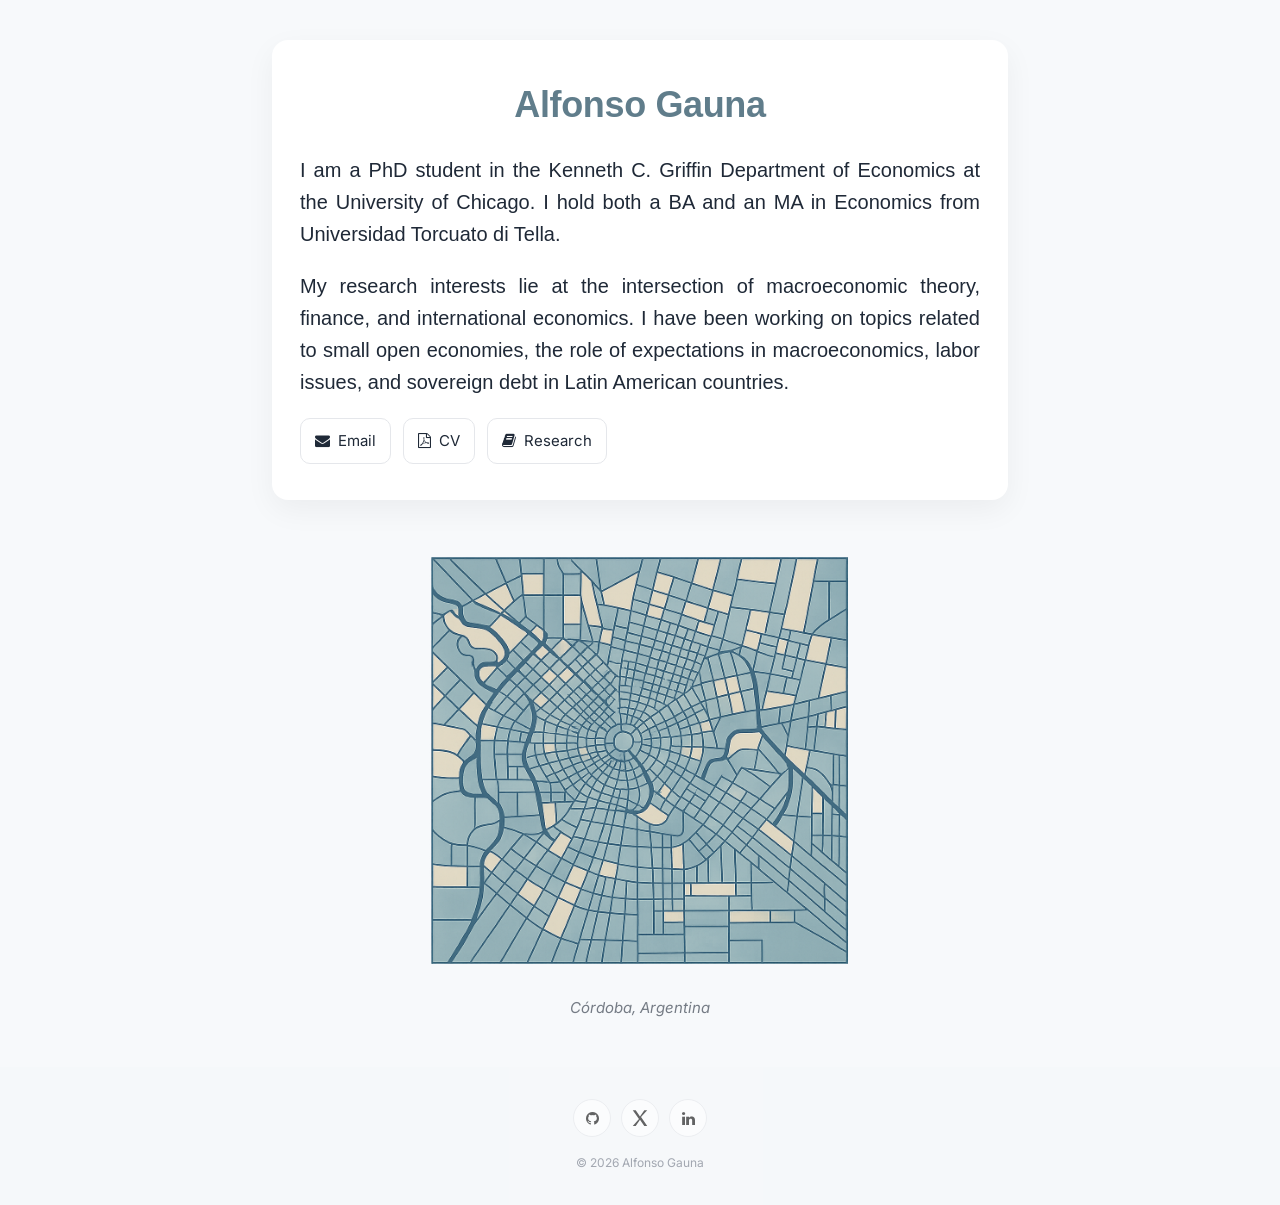
==== index.html @ ed6b87cf "Change BIO" ====
<!DOCTYPE html>
<html lang="en">
<head>
  <title>Alfonso Gauna</title>
  <meta charset="UTF-8">
  <meta name="viewport" content="width=device-width, initial-scale=1">
  <meta name="description" content="Alfonso Gauna — Economics PhD Student at UChicago.">
<meta name="google-site-verification" content="gSOr0C-Vx2_RcFKktV5XMSiMes6ZDpHd-zWEfqfjSDY" />
  <link rel="shortcut icon" type="image/x-icon" href="images/favicon.ico" />
  <link rel="icon" type="image/png" sizes="192x192" href="images/favicon.png">
  <link rel="stylesheet" href="https://www.w3schools.com/w3css/4/w3.css">
  <link rel="stylesheet" href="https://fonts.googleapis.com/css?family=Lato">
  <link href="https://fonts.googleapis.com/css2?family=Inter:wght@400;600;800&display=swap" rel="stylesheet">
  <link rel="stylesheet" href="https://cdnjs.cloudflare.com/ajax/libs/font-awesome/4.7.0/css/font-awesome.min.css">
  <style>
    /* Base */
    body {font-family: "Lato", sans-serif}
    .mySlides {display: none}
    img { max-width: 60%; height: auto; width: auto\9; } /* ie8 */
    .center { display: block; margin-left: auto; margin-right: auto; width: 50%; }

    /* Light theme (forced) */
    :root{
      --bg: #f7f9fb;
      --txt: #1f2937;
      --muted: #6b7280;
      --brand: #607d8b;   /* matches w3-blue-grey */
      --brand-2: #1f6feb; /* accent */
      --card: #ffffff;
      --radius: 16px;
    }
    html, body { background: var(--bg); color: var(--txt); }
    body { font-family: "Inter", "Lato", sans-serif; line-height: 1.6; }
    .w3-top .w3-bar { backdrop-filter: saturate(120%) blur(6px); }

    .main-wrap { max-width: 900px; margin: 0 auto; padding: 40px 16px 32px; }
    .hero {
      background: var(--card);
      border-radius: var(--radius);
      padding: 36px 28px;
      box-shadow: 0 10px 30px rgba(0,0,0,0.05);
    }
    .hero h1 { font-weight: 800; letter-spacing: -0.01em; margin: 0 0 8px; }
    .btn-row { display: flex; gap: 12px; flex-wrap: wrap; margin-top: 10px; }
    .btn {
      display: inline-flex; align-items: center; gap: 8px;
      padding: 10px 14px; border-radius: 10px; border: 1px solid #e5e7eb;
      background: #fff; color: var(--txt); text-decoration: none;
      transition: transform .12s ease, box-shadow .12s ease, border-color .12s ease;
    }
    .btn:hover { transform: translateY(-1px); border-color: rgb(89, 113, 127); color: rgb(89, 113, 127); box-shadow: 0 6px 18px rgba(31,111,235,0.1); }
    .footer-icons { display: inline-flex; gap: 10px; align-items: center; }
    .icon-btn{
      width: 38px; height: 38px; border-radius: 50%; display: inline-grid; place-items: center;
      background: #fff; border: 1px solid #e5e7eb; transition: transform .12s, box-shadow .12s, border-color .12s;
    }
    .icon-btn:hover{ transform: translateY(-1px); border-color: rgb(89, 113, 127); box-shadow: 0 6px 18px rgba(31,111,235,0.12); }
    a:hover { color: var(--brand-2); text-decoration: underline; }
  </style>
</head>
<body style="min-height: 100vh; display: flex; flex-direction: column;">

<!-- Main section -->
<div class="w3-container w3-content w3-center" style="max-width:800px; padding-top: 0;" id="band">
  <div class="main-wrap">
    <section class="hero w3-animate-opacity">
      <h1 class="w3-wide w3-text-blue-grey">Alfonso Gauna</h1>
      <h4 class="w3-justify">
        <p>I am a PhD student in the Kenneth C. Griffin Department of Economics at the University of Chicago. I hold both a BA and an MA in Economics from Universidad Torcuato di Tella.</p>
        <p>My research interests lie at the intersection of macroeconomic theory, finance, and international economics. I have been working on topics related to small open economies, the role of expectations in macroeconomics, labor issues, and sovereign debt in Latin American countries.</p>
      </h4>

      <div class="btn-row">
        <a class="btn" href="mailto:gauna@uchicago.edu" target="_blank"><i class="fa fa-envelope"></i> Email</a>
        <a class="btn" href="https://www.dropbox.com/scl/fi/9bng3pc7zs0wxral4wdqa/CV_Gauna.pdf?rlkey=iei7il3hqo7mdmf1jz0gezwug&raw=1" target="_blank"><i class="fa fa-file-pdf-o"></i> CV</a>
        <a class="btn" href="research.html"><i class="fa fa-book"></i> Research</a>
      </div>
    </section>
    
  <!-- Carousel -->
  <div class="mySlides w3-display-container w3-center" style="margin-top: 40px;">
    <img src="images/Córdoba.png" style="width:70%" alt="Córdoba, Argentina">
    <p class="w3-opacity"><i>Córdoba, Argentina</i></p>
  </div>
  <div class="mySlides w3-display-container w3-center" style="margin-top: 40px;">
    <img src="images/Buenos Aires.png" style="width:70%" alt="Buenos Aires, Argentina">
    <p class="w3-opacity"><i>Buenos Aires, Argentina</i></p>
  </div>
  <div class="mySlides w3-display-container w3-center" style="margin-top: 40px;">
    <img src="images/Chicago.png" style="width:70%" alt="Chicago, Illinois">
    <p class="w3-opacity"><i>Chicago, Illinois</i></p>
  </div>

  </div>

  <!-- Carousel (kept) -->
</div>

<!-- Footer -->
<footer class="w3-container w3-padding-32 w3-center w3-opacity" style="margin-top:auto; background-color: rgb(246, 248, 250);">
  <div class="footer-icons">
    <button class="icon-btn" onclick="window.open('https://github.com/AlfonsoGauna','_blank')" title="GitHub" aria-label="GitHub">
      <i class="fa fa-github"></i>
    </button>
    <button class="icon-btn" onclick="window.open('https://twitter.com/fongauna','_blank')" title="X (formerly Twitter)" aria-label="X (formerly Twitter)">
      <svg style="width:18px;height:18px;vertical-align:middle;" xmlns="http://www.w3.org/2000/svg" viewBox="0 0 512 512">
        <path fill="currentColor" d="M461.5 32h-83.7L256 214.4 134.2 32H50l176.4 251L50 480h83.7l121.8-174.7L377.8 480H462L285.6 229.2 461.5 32z"/>
      </svg>
    </button>
    <button class="icon-btn" onclick="window.open('https://linkedin.com/in/alfonsogauna','_blank')" title="LinkedIn" aria-label="LinkedIn">
      <i class="fa fa-linkedin"></i>
    </button>
  </div>
  <div class="w3-small w3-margin-top" style="color:var(--muted)">
    © <span id="yr"></span> Alfonso Gauna
  </div>
</footer>

<script>



// Carousel
var myIndex = 0;
carousel();

function carousel() {
  var i;
  var x = document.getElementsByClassName("mySlides");
  for (i = 0; i < x.length; i++) { x[i].style.display = "none"; }
  myIndex++;
  if (myIndex > x.length) { myIndex = 1 }
  x[myIndex-1].style.display = "block";
  setTimeout(carousel, 2500);
}


// Mobile menu
function myFunction() {
  var x = document.getElementById("navDemo");
  if (x.className.indexOf("w3-show") == -1) { x.className += " w3-show"; }
  else { x.className = x.className.replace(" w3-show", ""); }
}

// Close modal if present
var modal = document.getElementById('ticketModal');
window.onclick = function(event) {
  if (event.target == modal) { modal.style.display = "none"; }
}
</script>
<script>document.getElementById("yr").textContent = new Date().getFullYear();</script>

<!-- Backlink for SEO -->
<p style="display: none;">
  <a href="https://economics.uchicago.edu/directory/alfonso-gauna" target="_blank">
    University of Chicago Directory
  </a>
</p>
</body>
</html>
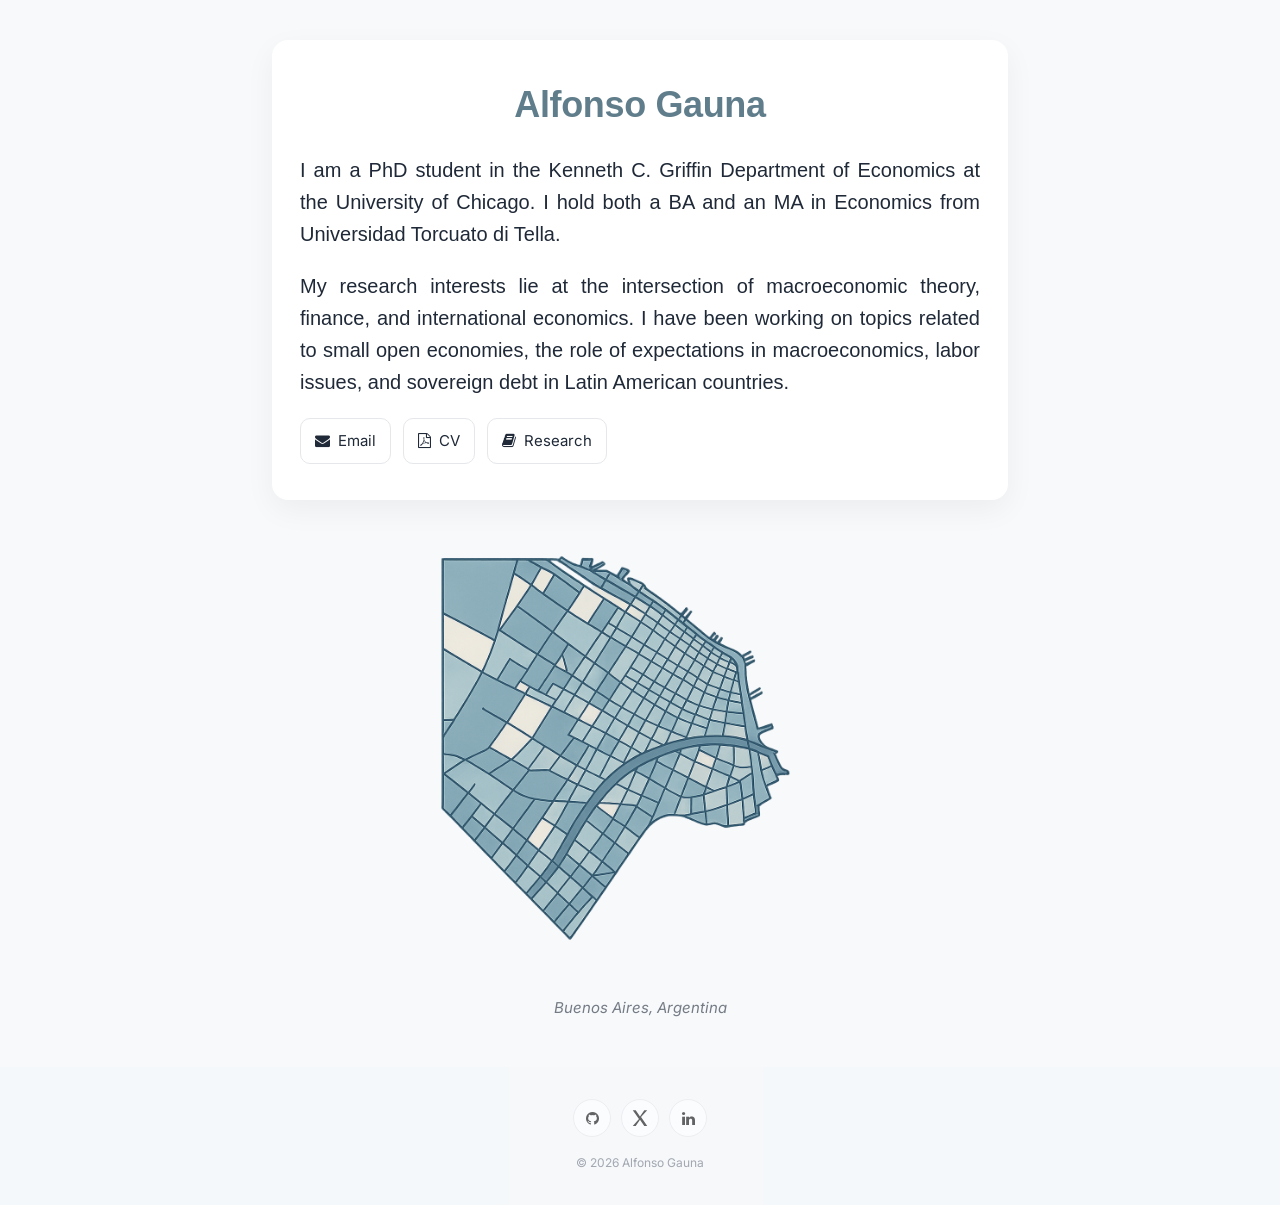
==== commit 8143f28c: "Update CV (Feb 2026)" ====
--- a/index.html
+++ b/index.html
@@ -72,7 +72,7 @@
 
       <div class="btn-row">
         <a class="btn" href="mailto:gauna@uchicago.edu" target="_blank"><i class="fa fa-envelope"></i> Email</a>
-        <a class="btn" href="https://www.dropbox.com/scl/fi/9bng3pc7zs0wxral4wdqa/CV_Gauna.pdf?rlkey=iei7il3hqo7mdmf1jz0gezwug&raw=1" target="_blank"><i class="fa fa-file-pdf-o"></i> CV</a>
+        <a class="btn" href="https://www.dropbox.com/scl/fi/zhdw9vei9n3asv1t15zxl/CV_Gauna.pdf?rlkey=bn9gm6mdn7wpdjxc7l6mxqcjq&st=v4gjcufy&raw=1" target="_blank"><i class="fa fa-file-pdf-o"></i> CV</a>
         <a class="btn" href="research.html"><i class="fa fa-book"></i> Research</a>
       </div>
     </section>
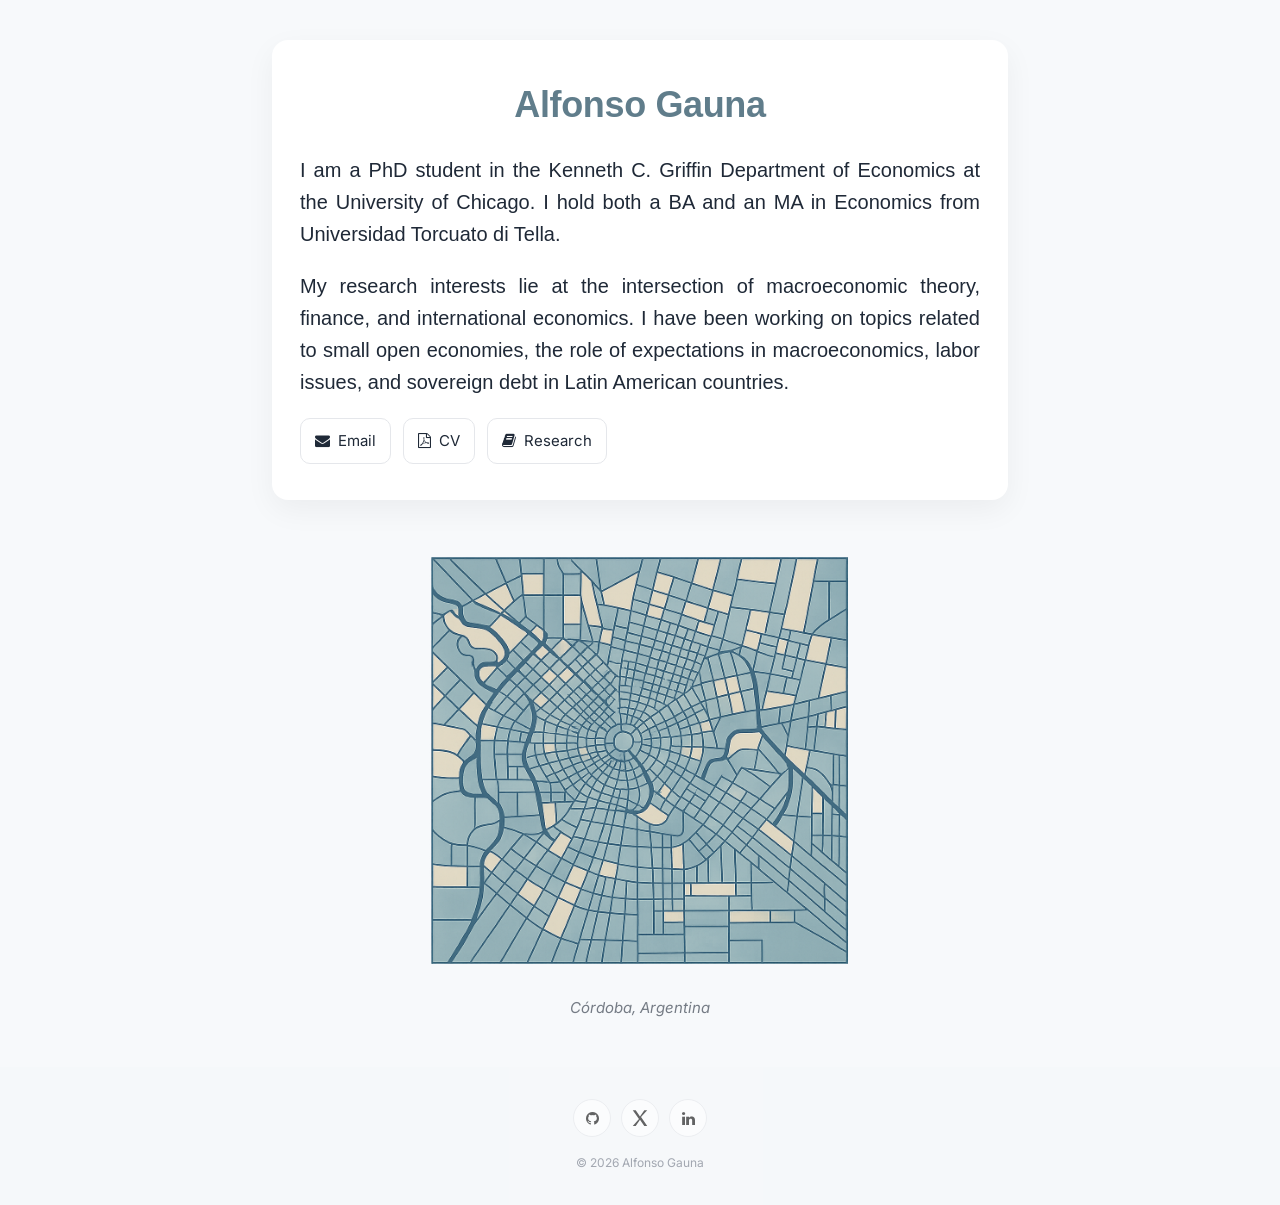
==== commit bdfe30ae: "update index.html" ====
--- a/index.html
+++ b/index.html
@@ -72,7 +72,7 @@
 
       <div class="btn-row">
         <a class="btn" href="mailto:gauna@uchicago.edu" target="_blank"><i class="fa fa-envelope"></i> Email</a>
-        <a class="btn" href="https://www.dropbox.com/scl/fi/zhdw9vei9n3asv1t15zxl/CV_Gauna.pdf?rlkey=bn9gm6mdn7wpdjxc7l6mxqcjq&st=v4gjcufy&raw=1" target="_blank"><i class="fa fa-file-pdf-o"></i> CV</a>
+        <a class="btn" href="https://www.dropbox.com/scl/fi/kjn82i7ytsi3wgss3sehe/CV_Gauna.pdf?rlkey=eizq8jllqqhkpr9j0oaqkptr8&raw=1" target="_blank"><i class="fa fa-file-pdf-o"></i> CV</a>
         <a class="btn" href="research.html"><i class="fa fa-book"></i> Research</a>
       </div>
     </section>
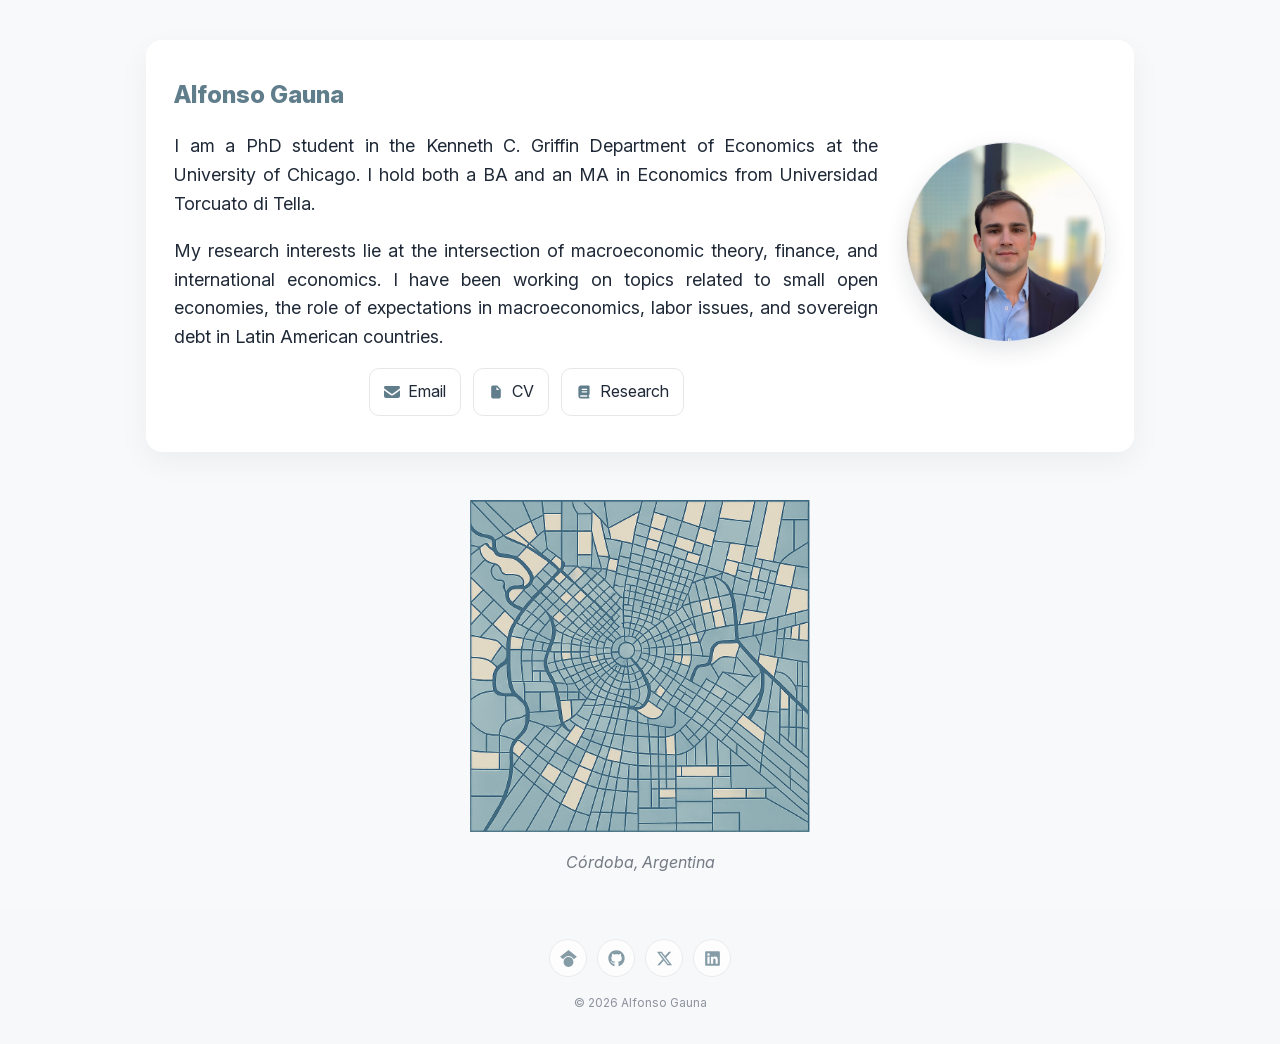
==== commit 50f00962: "Polish personal website design" ====
--- a/index.html
+++ b/index.html
@@ -5,122 +5,131 @@
   <meta charset="UTF-8">
   <meta name="viewport" content="width=device-width, initial-scale=1">
   <meta name="description" content="Alfonso Gauna — Economics PhD Student at UChicago.">
-<meta name="google-site-verification" content="gSOr0C-Vx2_RcFKktV5XMSiMes6ZDpHd-zWEfqfjSDY" />
-  <link rel="shortcut icon" type="image/x-icon" href="images/favicon.ico" />
-  <link rel="icon" type="image/png" sizes="192x192" href="images/favicon.png">
-  <link rel="stylesheet" href="https://www.w3schools.com/w3css/4/w3.css">
-  <link rel="stylesheet" href="https://fonts.googleapis.com/css?family=Lato">
-  <link href="https://fonts.googleapis.com/css2?family=Inter:wght@400;600;800&display=swap" rel="stylesheet">
-  <link rel="stylesheet" href="https://cdnjs.cloudflare.com/ajax/libs/font-awesome/4.7.0/css/font-awesome.min.css">
-  <style>
-    /* Base */
-    body {font-family: "Lato", sans-serif}
-    .mySlides {display: none}
-    img { max-width: 60%; height: auto; width: auto\9; } /* ie8 */
-    .center { display: block; margin-left: auto; margin-right: auto; width: 50%; }
+  <meta name="google-site-verification" content="gSOr0C-Vx2_RcFKktV5XMSiMes6ZDpHd-zWEfqfjSDY">
+  <link rel="canonical" href="https://alfonsogauna.com/">
+  <meta property="og:type" content="website">
+  <meta property="og:title" content="Alfonso Gauna">
+  <meta property="og:description" content="Economics PhD student at the University of Chicago.">
+  <meta property="og:url" content="https://alfonsogauna.com/">
+  <meta name="twitter:card" content="summary">
+  <meta name="twitter:title" content="Alfonso Gauna">
+  <meta name="twitter:description" content="Economics PhD student at the University of Chicago.">
+  <script type="application/ld+json">
+  {
+    "@context": "https://schema.org",
+    "@type": "Person",
+    "name": "Alfonso Gauna",
+    "url": "https://alfonsogauna.com/",
+    "jobTitle": "Economics PhD Student",
+    "affiliation": {
+      "@type": "CollegeOrUniversity",
+      "name": "University of Chicago",
+      "url": "https://www.uchicago.edu/"
+    },
+    "alumniOf": {
+      "@type": "CollegeOrUniversity",
+      "name": "Universidad Torcuato di Tella",
+      "url": "https://www.utdt.edu/"
+    },
+    "sameAs": [
+      "https://economics.uchicago.edu/directory/alfonso-gauna",
+      "https://scholar.google.com/citations?user=rVz0D5wAAAAJ&hl=en",
+      "https://github.com/AlfonsoGauna",
+      "https://x.com/fongauna",
+      "https://linkedin.com/in/alfonsogauna"
+    ]
+  }
+  </script>
+  <link rel="shortcut icon" type="image/x-icon" href="icons/favicon.ico">
+  <link rel="icon" type="image/png" sizes="192x192" href="icons/favicon.png">
+  <link rel="stylesheet" href="styles.css">
+</head>
+<body>
 
-    /* Light theme (forced) */
-    :root{
-      --bg: #f7f9fb;
-      --txt: #1f2937;
-      --muted: #6b7280;
-      --brand: #607d8b;   /* matches w3-blue-grey */
-      --brand-2: #1f6feb; /* accent */
-      --card: #ffffff;
-      --radius: 16px;
-    }
-    html, body { background: var(--bg); color: var(--txt); }
-    body { font-family: "Inter", "Lato", sans-serif; line-height: 1.6; }
-    .w3-top .w3-bar { backdrop-filter: saturate(120%) blur(6px); }
+<svg class="icon-sprite" aria-hidden="true" focusable="false">
+  <symbol id="icon-envelope" viewBox="0 0 512 512">
+    <path d="M48 64c-26.5 0-48 21.5-48 48 0 15.1 7.1 29.3 19.2 38.4l208 156c17.1 12.8 40.5 12.8 57.6 0l208-156c12.1-9.1 19.2-23.3 19.2-38.4 0-26.5-21.5-48-48-48L48 64zM0 196L0 384c0 35.3 28.7 64 64 64l384 0c35.3 0 64-28.7 64-64l0-188-198.4 148.8c-34.1 25.6-81.1 25.6-115.2 0L0 196z"/>
+  </symbol>
+  <symbol id="icon-file" viewBox="0 0 640 640">
+    <path d="M192 64C156.7 64 128 92.7 128 128L128 512C128 547.3 156.7 576 192 576L448 576C483.3 576 512 547.3 512 512L512 234.5C512 217.5 505.3 201.2 493.3 189.2L386.7 82.7C374.7 70.7 358.5 64 341.5 64L192 64zM453.5 240L360 240C346.7 240 336 229.3 336 216L336 122.5L453.5 240z"/>
+  </symbol>
+  <symbol id="icon-book" viewBox="0 0 640 640">
+    <path d="M480 576L192 576C139 576 96 533 96 480L96 160C96 107 139 64 192 64L496 64C522.5 64 544 85.5 544 112L544 400C544 420.9 530.6 438.7 512 445.3L512 512C529.7 512 544 526.3 544 544C544 561.7 529.7 576 512 576L480 576zM192 448C174.3 448 160 462.3 160 480C160 497.7 174.3 512 192 512L448 512L448 448L192 448zM224 216C224 229.3 234.7 240 248 240L424 240C437.3 240 448 229.3 448 216C448 202.7 437.3 192 424 192L248 192C234.7 192 224 202.7 224 216zM248 288C234.7 288 224 298.7 224 312C224 325.3 234.7 336 248 336L424 336C437.3 336 448 325.3 448 312C448 298.7 437.3 288 424 288L248 288z"/>
+  </symbol>
+  <symbol id="icon-github" viewBox="0 0 640 640">
+    <path d="M237.9 461.4C237.9 463.4 235.6 465 232.7 465C229.4 465.3 227.1 463.7 227.1 461.4C227.1 459.4 229.4 457.8 232.3 457.8C235.3 457.5 237.9 459.1 237.9 461.4zM206.8 456.9C206.1 458.9 208.1 461.2 211.1 461.8C213.7 462.8 216.7 461.8 217.3 459.8C217.9 457.8 216 455.5 213 454.6C210.4 453.9 207.5 454.9 206.8 456.9zM251 455.2C248.1 455.9 246.1 457.8 246.4 460.1C246.7 462.1 249.3 463.4 252.3 462.7C255.2 462 257.2 460.1 256.9 458.1C256.6 456.2 253.9 454.9 251 455.2zM316.8 72C178.1 72 72 177.3 72 316C72 426.9 141.8 521.8 241.5 555.2C254.3 557.5 258.8 549.6 258.8 543.1C258.8 536.9 258.5 502.7 258.5 481.7C258.5 481.7 188.5 496.7 173.8 451.9C173.8 451.9 162.4 422.8 146 415.3C146 415.3 123.1 399.6 147.6 399.9C147.6 399.9 172.5 401.9 186.2 425.7C208.1 464.3 244.8 453.2 259.1 446.6C261.4 430.6 267.9 419.5 275.1 412.9C219.2 406.7 162.8 398.6 162.8 302.4C162.8 274.9 170.4 261.1 186.4 243.5C183.8 237 175.3 210.2 189 175.6C209.9 169.1 258 202.6 258 202.6C278 197 299.5 194.1 320.8 194.1C342.1 194.1 363.6 197 383.6 202.6C383.6 202.6 431.7 169 452.6 175.6C466.3 210.3 457.8 237 455.2 243.5C471.2 261.2 481 275 481 302.4C481 398.9 422.1 406.6 366.2 412.9C375.4 420.8 383.2 435.8 383.2 459.3C383.2 493 382.9 534.7 382.9 542.9C382.9 549.4 387.5 557.3 400.2 555C500.2 521.8 568 426.9 568 316C568 177.3 455.5 72 316.8 72zM169.2 416.9C167.9 417.9 168.2 420.2 169.9 422.1C171.5 423.7 173.8 424.4 175.1 423.1C176.4 422.1 176.1 419.8 174.4 417.9C172.8 416.3 170.5 415.6 169.2 416.9zM158.4 408.8C157.7 410.1 158.7 411.7 160.7 412.7C162.3 413.7 164.3 413.4 165 412C165.7 410.7 164.7 409.1 162.7 408.1C160.7 407.5 159.1 407.8 158.4 408.8zM190.8 444.4C189.2 445.7 189.8 448.7 192.1 450.6C194.4 452.9 197.3 453.2 198.6 451.6C199.9 450.3 199.3 447.3 197.3 445.4C195.1 443.1 192.1 442.8 190.8 444.4zM179.4 429.7C177.8 430.7 177.8 433.3 179.4 435.6C181 437.9 183.7 438.9 185 437.9C186.6 436.6 186.6 434 185 431.7C183.6 429.4 181 428.4 179.4 429.7z"/>
+  </symbol>
+  <symbol id="icon-scholar" viewBox="0 0 640 640">
+    <path d="M454.9 362.5C454.9 362.5 454.9 362.6 455 362.6C464.2 382 469.4 403.7 469.4 426.6C469.3 509.1 402.5 576 320 576C237.5 576 170.7 509.1 170.7 426.7C170.7 403.8 175.9 382.1 185.1 362.7C186.8 359.1 188.7 355.5 190.7 352C195.1 344.4 200.1 337.3 205.7 330.7C233.1 298.1 274.2 277.4 320.1 277.4C353.7 277.4 384.7 288.5 409.7 307.3C418.8 314.2 427.1 322 434.5 330.8C440.1 337.4 445.1 344.6 449.5 352.1C451.5 355.5 453.3 359.1 455 362.6L454.9 362.5zM481.3 343.7C451.2 285.3 390.3 245.3 320 245.3C249.7 245.3 188.8 285.3 158.7 343.7L64 266.7L320 64L576 266.7L481.3 343.8L481.3 343.7z"/>
+  </symbol>
+  <symbol id="icon-x" viewBox="0 0 640 640">
+    <path d="M453.2 112L523.8 112L369.6 288.2L551 528L409 528L297.7 382.6L170.5 528L99.8 528L264.7 339.5L90.8 112L236.4 112L336.9 244.9L453.2 112zM428.4 485.8L467.5 485.8L215.1 152L173.1 152L428.4 485.8z"/>
+  </symbol>
+  <symbol id="icon-linkedin" viewBox="0 0 640 640">
+    <path d="M512 96L127.9 96C110.3 96 96 110.5 96 128.3L96 511.7C96 529.5 110.3 544 127.9 544L512 544C529.6 544 544 529.5 544 511.7L544 128.3C544 110.5 529.6 96 512 96zM231.4 480L165 480L165 266.2L231.5 266.2L231.5 480L231.4 480zM198.2 160C219.5 160 236.7 177.2 236.7 198.5C236.7 219.8 219.5 237 198.2 237C176.9 237 159.7 219.8 159.7 198.5C159.7 177.2 176.9 160 198.2 160zM480.3 480L413.9 480L413.9 376C413.9 351.2 413.4 319.3 379.4 319.3C344.8 319.3 339.5 346.3 339.5 374.2L339.5 480L273.1 480L273.1 266.2L336.8 266.2L336.8 295.4L337.7 295.4C346.6 278.6 368.3 260.9 400.6 260.9C467.8 260.9 480.3 305.2 480.3 362.8L480.3 480z"/>
+  </symbol>
+</svg>
 
-    .main-wrap { max-width: 900px; margin: 0 auto; padding: 40px 16px 32px; }
-    .hero {
-      background: var(--card);
-      border-radius: var(--radius);
-      padding: 36px 28px;
-      box-shadow: 0 10px 30px rgba(0,0,0,0.05);
-    }
-    .hero h1 { font-weight: 800; letter-spacing: -0.01em; margin: 0 0 8px; }
-    .btn-row { display: flex; gap: 12px; flex-wrap: wrap; margin-top: 10px; }
-    .btn {
-      display: inline-flex; align-items: center; gap: 8px;
-      padding: 10px 14px; border-radius: 10px; border: 1px solid #e5e7eb;
-      background: #fff; color: var(--txt); text-decoration: none;
-      transition: transform .12s ease, box-shadow .12s ease, border-color .12s ease;
-    }
-    .btn:hover { transform: translateY(-1px); border-color: rgb(89, 113, 127); color: rgb(89, 113, 127); box-shadow: 0 6px 18px rgba(31,111,235,0.1); }
-    .footer-icons { display: inline-flex; gap: 10px; align-items: center; }
-    .icon-btn{
-      width: 38px; height: 38px; border-radius: 50%; display: inline-grid; place-items: center;
-      background: #fff; border: 1px solid #e5e7eb; transition: transform .12s, box-shadow .12s, border-color .12s;
-    }
-    .icon-btn:hover{ transform: translateY(-1px); border-color: rgb(89, 113, 127); box-shadow: 0 6px 18px rgba(31,111,235,0.12); }
-    a:hover { color: var(--brand-2); text-decoration: underline; }
-  </style>
-</head>
-<body style="min-height: 100vh; display: flex; flex-direction: column;">
+<div class="site-container text-center" id="band">
+  <div class="main-wrap">
+    <section class="hero fade-in">
+      <div class="profile-layout">
+        <div class="profile-copy">
+          <h1 class="text-blue-grey">Alfonso Gauna</h1>
+          <div class="bio-text">
+            <p>I am a PhD student in the Kenneth C. Griffin Department of Economics at the University of Chicago. I hold both a BA and an MA in Economics from Universidad Torcuato di Tella.</p>
+            <p>My research interests lie at the intersection of macroeconomic theory, finance, and international economics. I have been working on topics related to small open economies, the role of expectations in macroeconomics, labor issues, and sovereign debt in Latin American countries.</p>
+          </div>
 
-<!-- Main section -->
-<div class="w3-container w3-content w3-center" style="max-width:800px; padding-top: 0;" id="band">
-  <div class="main-wrap">
-    <section class="hero w3-animate-opacity">
-      <h1 class="w3-wide w3-text-blue-grey">Alfonso Gauna</h1>
-      <h4 class="w3-justify">
-        <p>I am a PhD student in the Kenneth C. Griffin Department of Economics at the University of Chicago. I hold both a BA and an MA in Economics from Universidad Torcuato di Tella.</p>
-        <p>My research interests lie at the intersection of macroeconomic theory, finance, and international economics. I have been working on topics related to small open economies, the role of expectations in macroeconomics, labor issues, and sovereign debt in Latin American countries.</p>
-      </h4>
+          <div class="btn-row">
+            <a class="btn" href="mailto:gauna@uchicago.edu" target="_blank"><svg class="svg-icon" aria-hidden="true" focusable="false"><use href="#icon-envelope"></use></svg> Email</a>
+            <a class="btn" href="https://www.dropbox.com/scl/fi/yebciqd2f4cilo3ugc3oz/CV_Gauna.pdf?rlkey=d9tyfndcc2rglcb7ncan3peaq&amp;raw=1" target="_blank"><svg class="svg-icon" aria-hidden="true" focusable="false"><use href="#icon-file"></use></svg> CV</a>
+            <a class="btn" href="research.html"><svg class="svg-icon" aria-hidden="true" focusable="false"><use href="#icon-book"></use></svg> Research</a>
+          </div>
+        </div>
 
-      <div class="btn-row">
-        <a class="btn" href="mailto:gauna@uchicago.edu" target="_blank"><i class="fa fa-envelope"></i> Email</a>
-        <a class="btn" href="https://www.dropbox.com/scl/fi/kjn82i7ytsi3wgss3sehe/CV_Gauna.pdf?rlkey=eizq8jllqqhkpr9j0oaqkptr8&raw=1" target="_blank"><i class="fa fa-file-pdf-o"></i> CV</a>
-        <a class="btn" href="research.html"><i class="fa fa-book"></i> Research</a>
+        <div class="profile-photo-wrap">
+          <img class="profile-photo" src="images/headshot.jpeg" alt="Alfonso Gauna" width="1925" height="1925" decoding="async">
+        </div>
       </div>
     </section>
-    
-  <!-- Carousel -->
-  <div class="mySlides w3-display-container w3-center" style="margin-top: 40px;">
-    <img src="images/Córdoba.png" style="width:70%" alt="Córdoba, Argentina">
-    <p class="w3-opacity"><i>Córdoba, Argentina</i></p>
+
+    <div class="mySlides carousel-slide">
+      <img class="carousel-image" src="images/Córdoba.png" alt="Córdoba, Argentina">
+      <p class="carousel-caption"><i>Córdoba, Argentina</i></p>
+    </div>
+    <div class="mySlides carousel-slide">
+      <img class="carousel-image" src="images/Buenos Aires.png" alt="Buenos Aires, Argentina">
+      <p class="carousel-caption"><i>Buenos Aires, Argentina</i></p>
+    </div>
+    <div class="mySlides carousel-slide">
+      <img class="carousel-image" src="images/Chicago.png" alt="Chicago, Illinois">
+      <p class="carousel-caption"><i>Chicago, Illinois</i></p>
+    </div>
   </div>
-  <div class="mySlides w3-display-container w3-center" style="margin-top: 40px;">
-    <img src="images/Buenos Aires.png" style="width:70%" alt="Buenos Aires, Argentina">
-    <p class="w3-opacity"><i>Buenos Aires, Argentina</i></p>
-  </div>
-  <div class="mySlides w3-display-container w3-center" style="margin-top: 40px;">
-    <img src="images/Chicago.png" style="width:70%" alt="Chicago, Illinois">
-    <p class="w3-opacity"><i>Chicago, Illinois</i></p>
-  </div>
-
-  </div>
-
-  <!-- Carousel (kept) -->
 </div>
 
-<!-- Footer -->
-<footer class="w3-container w3-padding-32 w3-center w3-opacity" style="margin-top:auto; background-color: rgb(246, 248, 250);">
+<footer class="site-footer">
   <div class="footer-icons">
+    <button class="icon-btn" onclick="window.open('https://scholar.google.com/citations?user=rVz0D5wAAAAJ&amp;hl=en','_blank')" title="Google Scholar" aria-label="Google Scholar">
+      <svg class="svg-icon" aria-hidden="true" focusable="false"><use href="#icon-scholar"></use></svg>
+    </button>
     <button class="icon-btn" onclick="window.open('https://github.com/AlfonsoGauna','_blank')" title="GitHub" aria-label="GitHub">
-      <i class="fa fa-github"></i>
+      <svg class="svg-icon" aria-hidden="true" focusable="false"><use href="#icon-github"></use></svg>
     </button>
-    <button class="icon-btn" onclick="window.open('https://twitter.com/fongauna','_blank')" title="X (formerly Twitter)" aria-label="X (formerly Twitter)">
-      <svg style="width:18px;height:18px;vertical-align:middle;" xmlns="http://www.w3.org/2000/svg" viewBox="0 0 512 512">
-        <path fill="currentColor" d="M461.5 32h-83.7L256 214.4 134.2 32H50l176.4 251L50 480h83.7l121.8-174.7L377.8 480H462L285.6 229.2 461.5 32z"/>
-      </svg>
+    <button class="icon-btn" onclick="window.open('https://x.com/fongauna','_blank')" title="X" aria-label="X">
+      <svg class="svg-icon" aria-hidden="true" focusable="false"><use href="#icon-x"></use></svg>
     </button>
     <button class="icon-btn" onclick="window.open('https://linkedin.com/in/alfonsogauna','_blank')" title="LinkedIn" aria-label="LinkedIn">
-      <i class="fa fa-linkedin"></i>
+      <svg class="svg-icon" aria-hidden="true" focusable="false"><use href="#icon-linkedin"></use></svg>
     </button>
   </div>
-  <div class="w3-small w3-margin-top" style="color:var(--muted)">
-    © <span id="yr"></span> Alfonso Gauna
+  <div class="copyright">
+    © <span id="yr"></span> <a href="https://economics.uchicago.edu/directory/alfonso-gauna" target="_blank" rel="me noopener">Alfonso Gauna</a>
   </div>
 </footer>
 
 <script>
-
-
-
-// Carousel
 var myIndex = 0;
 carousel();
 
@@ -131,30 +140,11 @@
   myIndex++;
   if (myIndex > x.length) { myIndex = 1 }
   x[myIndex-1].style.display = "block";
-  setTimeout(carousel, 2500);
+  setTimeout(carousel, 4500);
 }
 
+document.getElementById("yr").textContent = new Date().getFullYear();
+</script>
 
-// Mobile menu
-function myFunction() {
-  var x = document.getElementById("navDemo");
-  if (x.className.indexOf("w3-show") == -1) { x.className += " w3-show"; }
-  else { x.className = x.className.replace(" w3-show", ""); }
-}
-
-// Close modal if present
-var modal = document.getElementById('ticketModal');
-window.onclick = function(event) {
-  if (event.target == modal) { modal.style.display = "none"; }
-}
-</script>
-<script>document.getElementById("yr").textContent = new Date().getFullYear();</script>
-
-<!-- Backlink for SEO -->
-<p style="display: none;">
-  <a href="https://economics.uchicago.edu/directory/alfonso-gauna" target="_blank">
-    University of Chicago Directory
-  </a>
-</p>
 </body>
 </html>
--- a/styles.css
+++ b/styles.css
@@ -0,0 +1,494 @@
+@font-face {
+  font-family: "Inter";
+  src: url("fonts/inter/InterVariable.woff2") format("woff2");
+  font-weight: 100 900;
+  font-style: normal;
+  font-display: swap;
+}
+
+@font-face {
+  font-family: "Inter";
+  src: url("fonts/inter/InterVariable-Italic.woff2") format("woff2");
+  font-weight: 100 900;
+  font-style: italic;
+  font-display: swap;
+}
+
+:root {
+  --bg: #f7f9fb;
+  --txt: #1f2937;
+  --muted: #6b7280;
+  --brand: #607d8b;
+  --brand-2: #1f6feb;
+  --card: #ffffff;
+  --radius: 16px;
+  --rule: #e5e7eb;
+}
+
+*,
+*::before,
+*::after {
+  box-sizing: border-box;
+}
+
+html,
+body {
+  background: var(--bg);
+  color: var(--txt);
+}
+
+body {
+  min-height: 100vh;
+  margin: 0;
+  display: flex;
+  flex-direction: column;
+  font-family: "Inter", -apple-system, BlinkMacSystemFont, "Segoe UI", Roboto, Helvetica, Arial, sans-serif;
+  line-height: 1.6;
+}
+
+a:hover {
+  color: var(--brand-2);
+  text-decoration: underline;
+}
+
+.text-center {
+  text-align: center;
+}
+
+.text-blue-grey {
+  color: var(--brand);
+}
+
+.fade-in {
+  animation: fade-in 0.8s;
+}
+
+@keyframes fade-in {
+  from {
+    opacity: 0;
+  }
+
+  to {
+    opacity: 1;
+  }
+}
+
+img {
+  max-width: 60%;
+  height: auto;
+}
+
+.center {
+  display: block;
+  width: 50%;
+  margin-right: auto;
+  margin-left: auto;
+}
+
+.site-container {
+  width: 100%;
+  max-width: 1060px;
+  margin-right: auto;
+  margin-left: auto;
+  padding-top: 0;
+  padding-right: 16px;
+  padding-left: 16px;
+}
+
+.main-wrap {
+  max-width: 1020px;
+  margin: 0 auto;
+  padding: 40px 16px 32px;
+}
+
+.hero {
+  background: var(--card);
+  border-radius: var(--radius);
+  padding: 36px 28px;
+  box-shadow: 0 10px 30px rgba(0, 0, 0, 0.05);
+}
+
+.profile-layout {
+  display: grid;
+  grid-template-columns: minmax(0, 1fr) 200px;
+  gap: 28px;
+  align-items: center;
+  text-align: left;
+}
+
+.profile-copy {
+  min-width: 0;
+}
+
+.hero h1 {
+  margin: 0 0 8px;
+  font-weight: 800;
+  letter-spacing: 0;
+}
+
+.bio-text {
+  font-size: 18px;
+  text-align: justify;
+  text-align-last: left;
+}
+
+.bio-text p:last-child {
+  margin-bottom: 0;
+}
+
+.profile-photo-wrap {
+  justify-self: end;
+}
+
+.profile-photo {
+  width: 200px;
+  max-width: 100%;
+  aspect-ratio: 1;
+  object-fit: cover;
+  border: 1px solid var(--rule);
+  border-radius: 50%;
+  box-shadow: 0 8px 22px rgba(31, 41, 55, 0.12);
+}
+
+.page-title {
+  text-align: center;
+}
+
+.section-heading {
+  margin: 24px 0 10px;
+  font-size: 24px;
+  font-weight: 400;
+  letter-spacing: 4px;
+}
+
+.btn-row {
+  display: flex;
+  flex-wrap: wrap;
+  gap: 12px;
+  margin-top: 10px;
+}
+
+.profile-copy .btn-row {
+  justify-content: center;
+  margin-top: 16px;
+}
+
+.btn {
+  display: inline-flex;
+  align-items: center;
+  gap: 8px;
+  padding: 10px 14px;
+  border: 1px solid var(--rule);
+  border-radius: 10px;
+  background: var(--card);
+  color: var(--txt);
+  text-decoration: none;
+  transition: transform 0.12s ease, box-shadow 0.12s ease, border-color 0.12s ease;
+}
+
+.btn:hover {
+  transform: translateY(-1px);
+  border-color: rgb(89, 113, 127);
+  color: rgb(89, 113, 127);
+  box-shadow: 0 6px 18px rgba(31, 111, 235, 0.1);
+}
+
+.mySlides {
+  display: none;
+}
+
+.carousel-slide {
+  margin-top: 34px;
+  text-align: center;
+}
+
+.carousel-image {
+  display: block;
+  width: min(48%, 360px);
+  margin: 0 auto;
+}
+
+.carousel-caption {
+  margin: 4px 0 0;
+  opacity: 0.6;
+}
+
+.research-wrap {
+  max-width: 940px;
+}
+
+.research-hero {
+  padding: 40px 34px;
+}
+
+.research-header {
+  margin-bottom: 30px;
+  text-align: center;
+}
+
+.research-header .page-title {
+  margin-bottom: 6px;
+}
+
+.research-intro {
+  margin: 0;
+  color: var(--muted);
+  font-size: 16px;
+}
+
+.research-section + .research-section {
+  margin-top: 36px;
+}
+
+.research-section .section-heading {
+  margin: 0 0 16px;
+  font-size: 20px;
+  letter-spacing: 3px;
+}
+
+.research-item {
+  padding-bottom: 20px;
+  border-bottom: 1px solid var(--rule);
+}
+
+.research-item + .research-item {
+  margin-top: 20px;
+}
+
+.research-section .research-item:last-child {
+  padding-bottom: 0;
+  border-bottom: 0;
+}
+
+.paper-title {
+  margin: 0;
+  font-size: 20px;
+  font-weight: 700;
+  line-height: 1.35;
+}
+
+.paper-title a {
+  color: var(--txt);
+  text-decoration: underline;
+  text-decoration-color: rgba(96, 125, 139, 0.35);
+  text-underline-offset: 4px;
+}
+
+.paper-title a:hover {
+  color: var(--brand);
+  text-decoration-color: currentColor;
+}
+
+.paper-authors {
+  margin: 4px 0 0;
+  color: var(--muted);
+  font-size: 16px;
+}
+
+.paper-abstract {
+  margin: 14px 0 0;
+  font-size: 16px;
+  line-height: 1.65;
+}
+
+.paper-abstract-label {
+  font-weight: 700;
+}
+
+.thesis-note {
+  font-style: italic;
+}
+
+.site-footer {
+  margin-top: auto;
+  padding: 32px 16px;
+  text-align: center;
+  background-color: rgb(246, 248, 250);
+  opacity: 0.75;
+}
+
+.footer-icons {
+  display: inline-flex;
+  align-items: center;
+  gap: 10px;
+}
+
+.icon-btn {
+  width: 38px;
+  height: 38px;
+  display: inline-grid;
+  place-items: center;
+  border: 1px solid var(--rule);
+  border-radius: 50%;
+  background: var(--card);
+  transition: transform 0.12s, box-shadow 0.12s, border-color 0.12s;
+}
+
+.icon-btn:hover {
+  transform: translateY(-1px);
+  border-color: rgb(89, 113, 127);
+  box-shadow: 0 6px 18px rgba(31, 111, 235, 0.12);
+}
+
+.icon-sprite {
+  position: absolute;
+  width: 0;
+  height: 0;
+  overflow: hidden;
+  pointer-events: none;
+}
+
+.svg-icon {
+  display: inline-block;
+  width: 1em;
+  height: 1em;
+  max-width: none;
+  flex: 0 0 auto;
+  vertical-align: -0.125em;
+  color: var(--brand);
+  fill: currentColor;
+}
+
+.svg-icon use {
+  fill: currentColor;
+}
+
+.icon-btn .svg-icon {
+  width: 21px;
+  height: 21px;
+}
+
+.fab-home .svg-icon {
+  width: 20px;
+  height: 20px;
+}
+
+.copyright {
+  margin-top: 16px;
+  color: var(--muted);
+  font-size: 12px;
+}
+
+.copyright a {
+  color: inherit;
+  text-decoration: none;
+}
+
+.copyright a:hover {
+  color: var(--brand);
+  text-decoration: underline;
+}
+
+.fab-home {
+  position: fixed;
+  right: 22px;
+  bottom: 22px;
+  z-index: 1000;
+  width: 52px;
+  height: 52px;
+  display: grid;
+  place-items: center;
+  border: 1px solid var(--rule);
+  border-radius: 50%;
+  background: var(--card);
+  box-shadow: 0 10px 24px rgba(0, 0, 0, 0.12);
+  text-decoration: none;
+  transition: transform 0.12s ease, box-shadow 0.12s ease, border-color 0.12s ease;
+}
+
+.fab-home:hover {
+  transform: translateY(-1px);
+  border-color: rgb(89, 113, 127);
+  box-shadow: 0 14px 28px rgba(31, 111, 235, 0.18);
+}
+
+@media (max-width: 820px) {
+  .site-container {
+    max-width: 100%;
+    padding-right: 0;
+    padding-left: 0;
+  }
+
+  .main-wrap {
+    width: 100%;
+    max-width: 100%;
+    padding: 24px 12px 28px;
+  }
+
+  .hero {
+    width: 100%;
+    max-width: 100%;
+    padding: 28px 20px;
+  }
+
+  .profile-layout {
+    grid-template-columns: 1fr;
+    gap: 20px;
+    min-width: 0;
+  }
+
+  .profile-photo-wrap {
+    justify-self: center;
+    order: -1;
+  }
+
+  .profile-photo {
+    width: 176px;
+  }
+
+  .profile-copy h1 {
+    text-align: center;
+  }
+
+  .bio-text {
+    text-align: left;
+  }
+
+  .research-header {
+    margin-bottom: 26px;
+  }
+
+  .research-section + .research-section {
+    margin-top: 32px;
+  }
+
+  .paper-title {
+    font-size: 18px;
+  }
+
+  .paper-authors,
+  .paper-abstract {
+    font-size: 15px;
+  }
+
+  .btn-row {
+    gap: 10px;
+  }
+
+  .fab-home {
+    right: 14px;
+    bottom: 14px;
+    width: 48px;
+    height: 48px;
+  }
+}
+
+@media (max-width: 540px) {
+  .main-wrap {
+    padding-right: 10px;
+    padding-left: 10px;
+  }
+
+  .hero {
+    padding-right: 18px;
+    padding-left: 18px;
+  }
+
+  .btn-row {
+    gap: 8px;
+  }
+
+  .btn {
+    padding: 9px 12px;
+  }
+}
